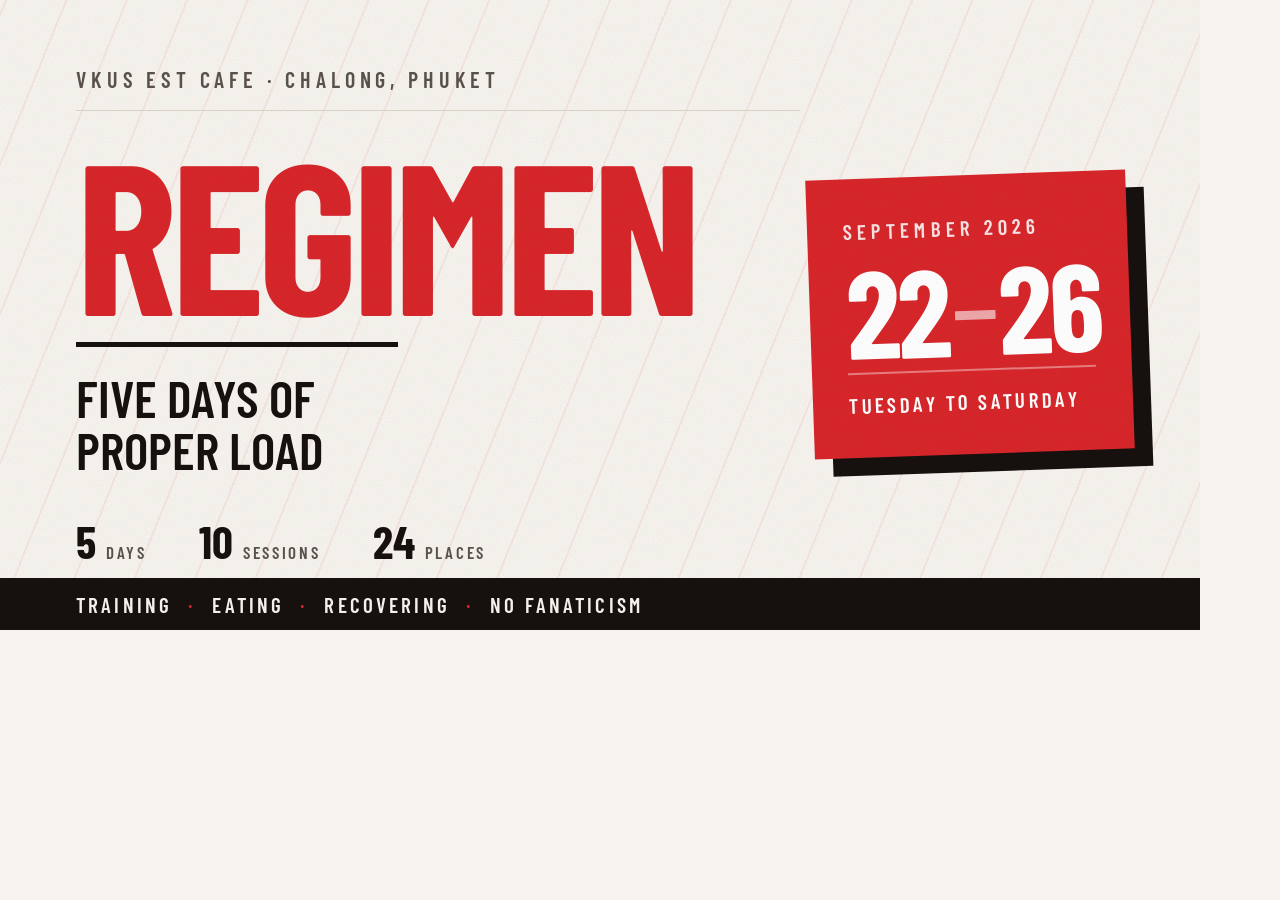
==== tools/og-source.html @ 0f53d8b4 "REGIMEN: one-page event site for Vkus Est, Chalong Phuket Five-day healthy-lifestyle and training we" ====
<!DOCTYPE html>
<!-- Source for assets/og.png. Regenerate with tools/build-og.ps1 -->
<html lang="en">
<head>
<meta charset="utf-8">
<link rel="preconnect" href="https://fonts.googleapis.com">
<link rel="preconnect" href="https://fonts.gstatic.com" crossorigin>
<link href="https://fonts.googleapis.com/css2?family=Barlow+Condensed:wght@600;700&family=Barlow:wght@400;600&display=swap" rel="stylesheet">
<style>
  *{margin:0;padding:0;box-sizing:border-box}
  html,body{width:1200px;height:630px;overflow:hidden}
  body{
    background:#F7F4EF; color:#16110F;
    font-family:"Barlow",sans-serif;
    position:relative;
  }
  .hatch{
    position:absolute; inset:0;
    background:repeating-linear-gradient(-68deg,transparent 0 54px,rgba(216,38,42,.07) 54px 56px);
  }
  .grain{
    position:absolute; inset:0; opacity:.3; mix-blend-mode:multiply;
    background-image:url("data:image/svg+xml,%3Csvg xmlns='http://www.w3.org/2000/svg' width='140' height='140'%3E%3Cfilter id='n'%3E%3CfeTurbulence type='fractalNoise' baseFrequency='.85' numOctaves='3'/%3E%3C/filter%3E%3Crect width='140' height='140' filter='url(%23n)' opacity='.42'/%3E%3C/svg%3E");
  }
  .wrap{position:relative;height:100%;display:grid;grid-template-columns:1fr 400px}
  .left{padding:66px 0 66px 76px;display:flex;flex-direction:column}
  .kick{
    font-family:"Barlow Condensed",sans-serif;font-weight:600;font-size:22px;
    letter-spacing:.22em;text-transform:uppercase;color:#5A524D;
    padding-bottom:18px;border-bottom:1px solid #DCD5C9;
  }
  .ttl{
    font-family:"Barlow Condensed",sans-serif;font-weight:700;font-size:214px;
    line-height:.8;letter-spacing:-.03em;color:#D8262A;margin-top:34px;
  }
  .sub{
    font-family:"Barlow Condensed",sans-serif;font-weight:600;font-size:52px;
    line-height:1;text-transform:uppercase;margin-top:26px;
    padding-top:24px;border-top:5px solid #16110F;max-width:14ch;
  }
  .facts{display:flex;gap:52px;margin-top:auto}
  .facts div{display:flex;align-items:baseline;gap:10px}
  .facts b{font-family:"Barlow Condensed",sans-serif;font-weight:700;font-size:46px;line-height:1}
  .facts span{
    font-family:"Barlow Condensed",sans-serif;font-weight:600;font-size:17px;
    letter-spacing:.16em;text-transform:uppercase;color:#5A524D;
  }
  .right{display:flex;align-items:center;justify-content:center;padding-right:60px}
  .card{
    background:#D8262A;color:#fff;padding:40px 36px;box-shadow:18px 18px 0 #16110F;
    transform:rotate(-2deg);width:320px;
  }
  .mon{
    font-family:"Barlow Condensed",sans-serif;font-weight:600;font-size:21px;
    letter-spacing:.24em;text-transform:uppercase;opacity:.88;
  }
  .num{
    font-family:"Barlow Condensed",sans-serif;font-weight:700;font-size:124px;
    line-height:.85;letter-spacing:-.02em;margin:14px 0 10px;display:flex;align-items:center;gap:4px;
  }
  .num em{font-style:normal;opacity:.6;font-size:.6em}
  .dow{
    font-family:"Barlow Condensed",sans-serif;font-weight:600;font-size:21px;
    letter-spacing:.16em;text-transform:uppercase;
    padding-top:18px;border-top:2px solid rgba(255,255,255,.4);
  }
  .strip{
    position:absolute;left:0;right:0;bottom:0;height:52px;background:#16110F;color:#F7F4EF;
    display:flex;align-items:center;padding-left:76px;
    font-family:"Barlow Condensed",sans-serif;font-weight:600;font-size:21px;
    letter-spacing:.15em;text-transform:uppercase;
  }
  .strip i{color:#D8262A;font-style:normal;padding:0 16px}
</style>
</head>
<body>
  <div class="hatch"></div>
  <div class="wrap">
    <div class="left">
      <p class="kick">Vkus Est cafe &middot; Chalong, Phuket</p>
      <p class="ttl">REGIMEN</p>
      <p class="sub">Five days of proper load</p>
      <div class="facts">
        <div><b>5</b><span>days</span></div>
        <div><b>10</b><span>sessions</span></div>
        <div><b>24</b><span>places</span></div>
      </div>
    </div>
    <div class="right">
      <div class="card">
        <p class="mon">September 2026</p>
        <p class="num"><span>22</span><em>&mdash;</em><span>26</span></p>
        <p class="dow">Tuesday to Saturday</p>
      </div>
    </div>
  </div>
  <div class="strip">Training <i>&middot;</i> Eating <i>&middot;</i> Recovering <i>&middot;</i> No fanaticism</div>
  <div class="grain"></div>
</body>
</html>
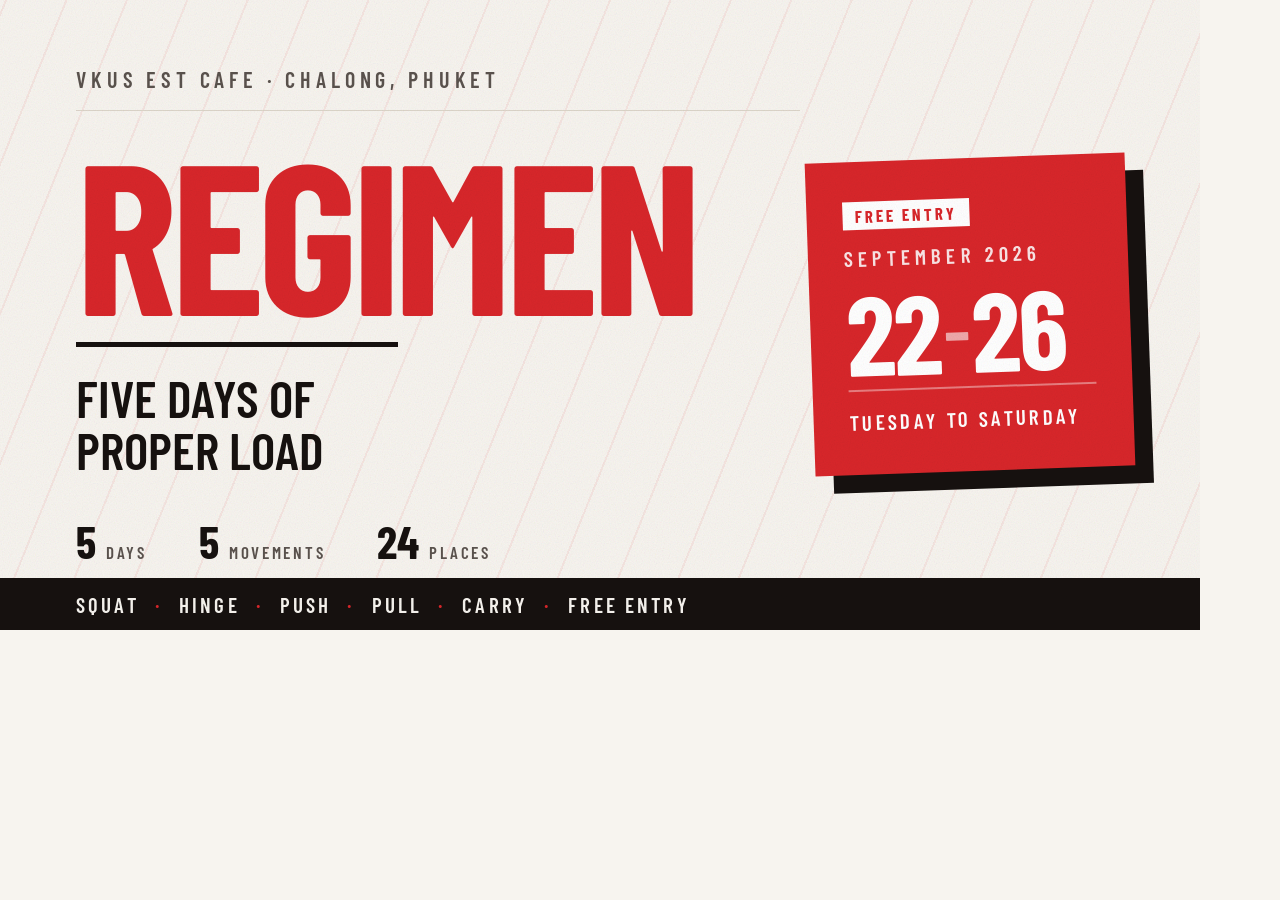
==== commit 416b54ed: "Free event, English only, photography, and a movements section Reworked to the brief: - Event is fre" ====
--- a/tools/og-source.html
+++ b/tools/og-source.html
@@ -50,12 +50,17 @@
     background:#D8262A;color:#fff;padding:40px 36px;box-shadow:18px 18px 0 #16110F;
     transform:rotate(-2deg);width:320px;
   }
+  .free{
+    display:inline-block;background:#fff;color:#D8262A;
+    font-family:"Barlow Condensed",sans-serif;font-weight:700;font-size:17px;
+    letter-spacing:.18em;text-transform:uppercase;padding:4px 12px;margin-bottom:16px;
+  }
   .mon{
     font-family:"Barlow Condensed",sans-serif;font-weight:600;font-size:21px;
     letter-spacing:.24em;text-transform:uppercase;opacity:.88;
   }
   .num{
-    font-family:"Barlow Condensed",sans-serif;font-weight:700;font-size:124px;
+    font-family:"Barlow Condensed",sans-serif;font-weight:700;font-size:112px;
     line-height:.85;letter-spacing:-.02em;margin:14px 0 10px;display:flex;align-items:center;gap:4px;
   }
   .num em{font-style:normal;opacity:.6;font-size:.6em}
@@ -82,19 +87,20 @@
       <p class="sub">Five days of proper load</p>
       <div class="facts">
         <div><b>5</b><span>days</span></div>
-        <div><b>10</b><span>sessions</span></div>
+        <div><b>5</b><span>movements</span></div>
         <div><b>24</b><span>places</span></div>
       </div>
     </div>
     <div class="right">
       <div class="card">
+        <p class="free">Free entry</p>
         <p class="mon">September 2026</p>
-        <p class="num"><span>22</span><em>&mdash;</em><span>26</span></p>
+        <p class="num"><span>22</span><em>&ndash;</em><span>26</span></p>
         <p class="dow">Tuesday to Saturday</p>
       </div>
     </div>
   </div>
-  <div class="strip">Training <i>&middot;</i> Eating <i>&middot;</i> Recovering <i>&middot;</i> No fanaticism</div>
+  <div class="strip">Squat <i>&middot;</i> Hinge <i>&middot;</i> Push <i>&middot;</i> Pull <i>&middot;</i> Carry <i>&middot;</i> Free entry</div>
   <div class="grain"></div>
 </body>
 </html>
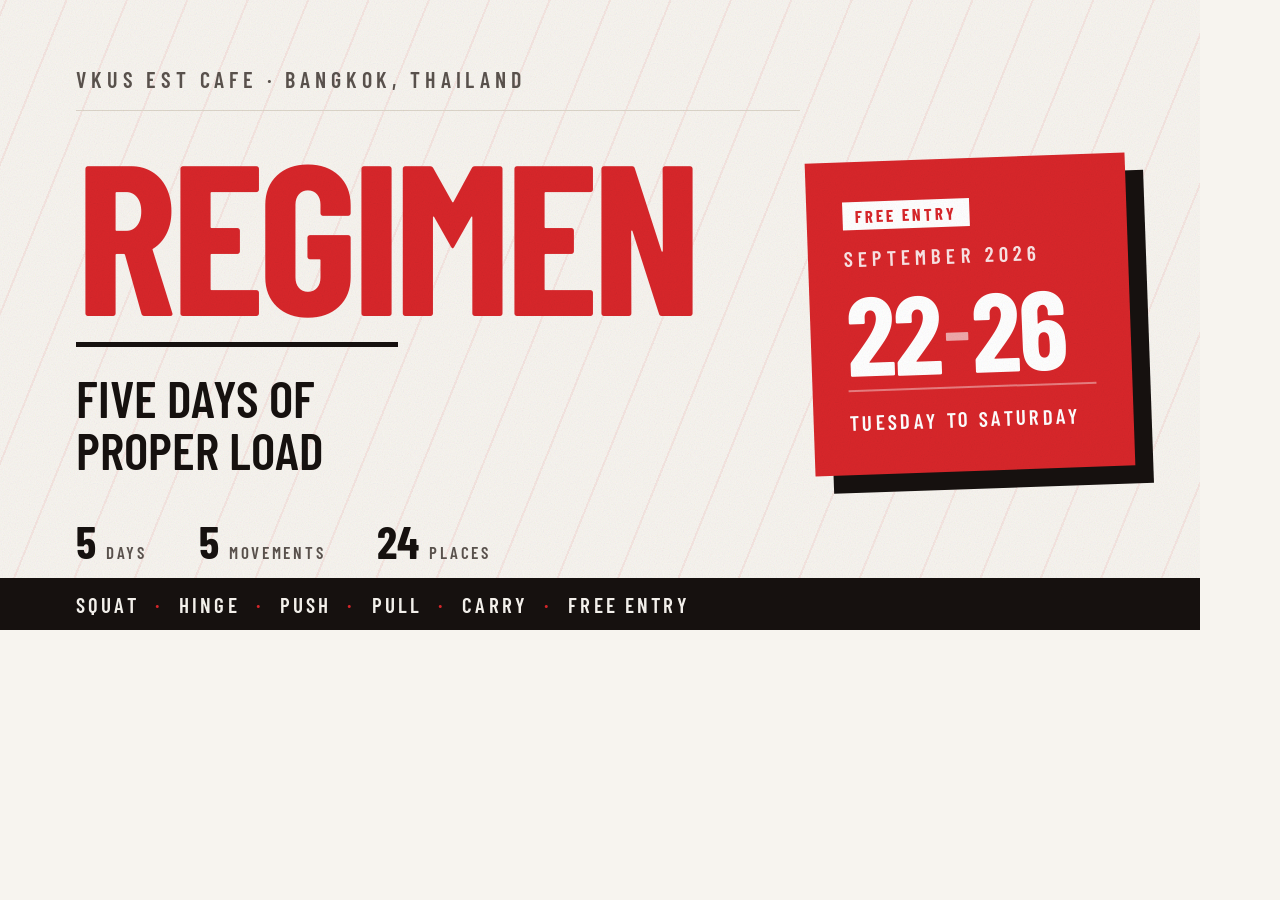
==== commit 97907850: "Shorter page, higher-resolution photography, Bangkok venue - Venue moved to Bangkok. Morning session" ====
--- a/tools/og-source.html
+++ b/tools/og-source.html
@@ -82,7 +82,7 @@
   <div class="hatch"></div>
   <div class="wrap">
     <div class="left">
-      <p class="kick">Vkus Est cafe &middot; Chalong, Phuket</p>
+      <p class="kick">Vkus Est cafe &middot; Bangkok, Thailand</p>
       <p class="ttl">REGIMEN</p>
       <p class="sub">Five days of proper load</p>
       <div class="facts">
